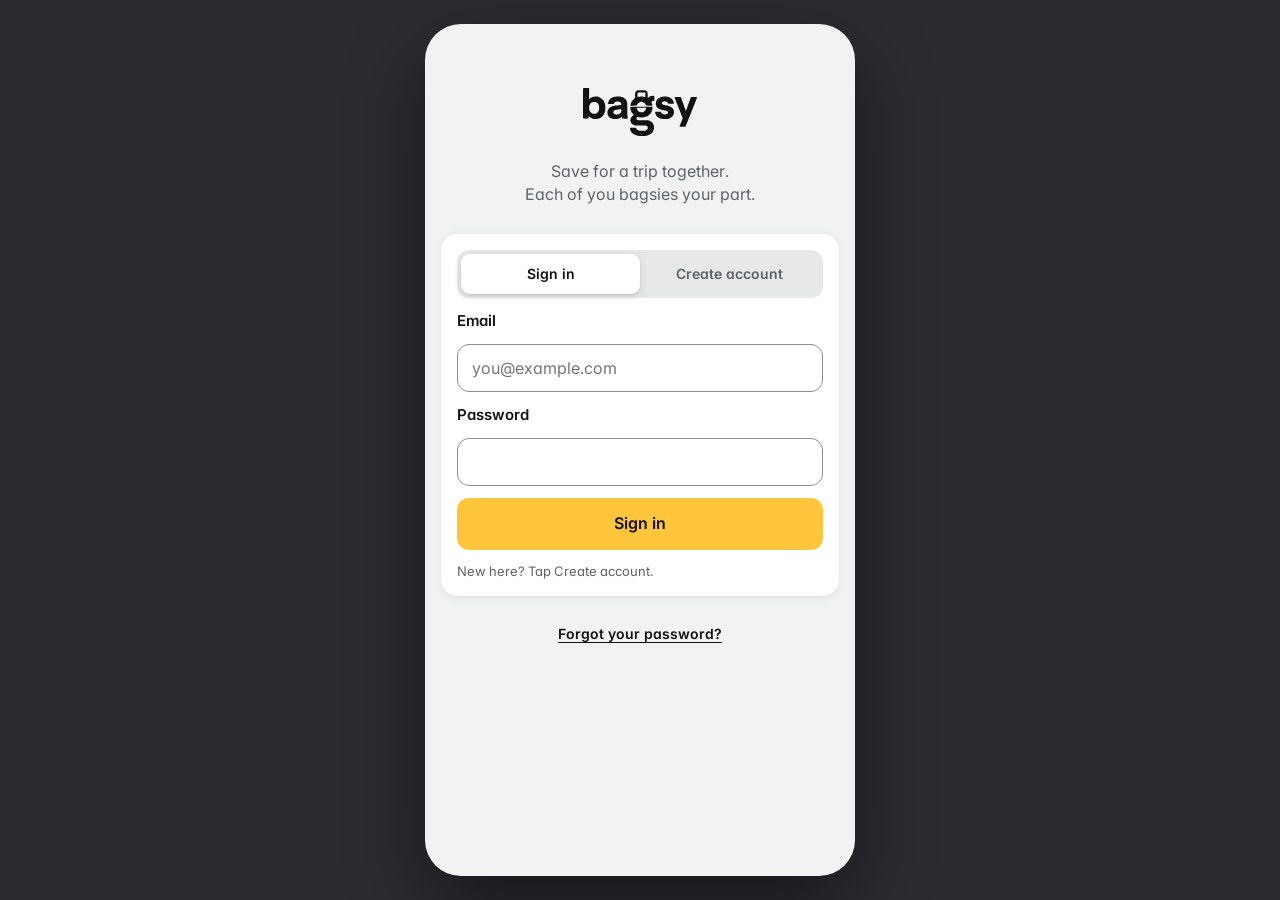
==== index.html @ 631ba9cc "Splash strip: no fade, yellow from first paint, matched to the video's top edge Co-Authored-By: Clau" ====
<!DOCTYPE html>
<html lang="en-GB">
<head>
<meta charset="utf-8">
<meta name="viewport" content="width=device-width, initial-scale=1, maximum-scale=1, viewport-fit=cover">
<title>Bagsy</title>
<meta name="theme-color" content="#ECB54E">
<meta name="description" content="Save for a trip together. Each of you bagsies your part.">
<link rel="manifest" href="manifest.webmanifest">
<link rel="icon" type="image/png" sizes="192x192" href="icons/icon-192.png">
<link rel="apple-touch-icon" href="icons/apple-touch-icon.png">
<meta name="apple-mobile-web-app-capable" content="yes">
<meta name="mobile-web-app-capable" content="yes">
<meta name="apple-mobile-web-app-title" content="Bagsy">
<meta name="apple-mobile-web-app-status-bar-style" content="default">
<link rel="preconnect" href="https://fonts.googleapis.com">
<link href="https://fonts.googleapis.com/css2?family=Inter:wght@400;500;600;700&display=swap" rel="stylesheet">
<style>

/* VOICE: calm, plain-English money app for two people saving for one trip.
   IDEA: the trip is a suitcase packed in parts; each person bagsies their part.
   PICTURE: the Lisbon evening masthead on the trip, 3D-style part objects in rows.
   COLOUR and TYPE: Bagsy design system tokens, light mode only; Inter with tabular figures.
   LAYOUT: one 390px phone column, floating glass tab bar, bottom sheets for settings. */
:root{color-scheme:light;
--surface-page:#F1F3F2;--surface-card:#FFFFFF;--ink:#111214;--ink-muted:#5E636A;--line-subtle:#ECEEED;--line:#DADEDC;--line-control:#8C928F;
--yellow:#FFC53D;--yellow-soft:#FFF6DB;--brass:#C29330;--brass-deep:#8C6A24;--brass-light:#E2C27A;--brass-darkest:#5C4515;--track:#EFEAE0;
--ok:#137A3F;--behind:#A4520C;--notice-icon:#8A5A00;--notice-ink:#3D3112;--masthead:#22408C;--on-mast-muted:#D5DEFA;--ok-mast:#8BE6B0;
--shadow-card:0 2px 12px rgba(17,18,20,.06),0 1px 2px rgba(17,18,20,.04);--shadow-sheet:0 -4px 20px rgba(17,18,20,.08)}
*{box-sizing:border-box;min-width:0}
html,body{margin:0;height:100%}
body{background:#2A2C30;color:var(--ink);font:15px/1.45 Inter,system-ui,-apple-system,sans-serif;font-feature-settings:'tnum' 1,'cv11' 1;-webkit-font-smoothing:antialiased}
.phone{position:relative;max-width:430px;height:100%;margin:0 auto;background:var(--surface-page);overflow:hidden}
@media(min-width:520px){body{padding:24px 0}.phone{height:min(900px,calc(100vh - 48px));border-radius:36px;box-shadow:0 30px 80px rgba(0,0,0,.45)}}
.scroll{position:absolute;inset:0;overflow-y:auto;-webkit-overflow-scrolling:touch}
.pad{padding:8px 12px 140px;display:flex;flex-direction:column;gap:12px}
h1{margin:0;font-size:28px;line-height:32px;font-weight:700;letter-spacing:-.03em}
h2{margin:16px 8px -4px;font-size:17px;line-height:22px;font-weight:600;letter-spacing:-.01em}
.grp{margin:12px 8px -4px;font-size:13px;font-weight:600;color:var(--ink-muted)}
.muted{color:var(--ink-muted)}.cap{font-size:13px;line-height:18px}.sm{font-size:14px;line-height:20px}
.b{font-weight:600}.ok{color:var(--ok)}.behind{color:var(--behind)}
.card{background:var(--surface-card);border-radius:16px;box-shadow:var(--shadow-card);padding:16px}
.row{display:flex;align-items:center;gap:12px}.col{display:flex;flex-direction:column;gap:2px;flex:1}
.top{display:flex;align-items:center;justify-content:space-between;height:52px;padding:0 4px 0 8px}
button,input,select{font:inherit;color:inherit}
button{cursor:pointer}
:focus-visible{outline:2px solid var(--ink);outline-offset:2px}
.btn{height:52px;border-radius:12px;border:0;background:var(--yellow);font-size:16px;font-weight:600;width:100%;padding:0 16px}
.btn.sec{background:#fff;border:1.5px solid var(--line-control)}
.btn.s{height:44px;font-size:15px}
.btn:disabled{opacity:.45;cursor:default}
.link{background:none;border:0;padding:12px 0;font-weight:600;font-size:14px;text-decoration:underline;text-underline-offset:3px}
.round{width:44px;height:44px;border-radius:22px;border:0;background:#fff;box-shadow:var(--shadow-card);display:grid;place-items:center;flex:none}
.round.veil{background:rgba(255,255,255,.16);box-shadow:none;color:#fff;width:40px;height:40px}
.ico{width:48px;height:48px;flex:none;border-radius:14px;background:var(--track);display:grid;place-items:center}
.ico svg{width:28px;height:28px}.ico.img{background:none;border-radius:0}.ico img{width:50px;height:50px;object-fit:contain;filter:drop-shadow(0 2px 3px rgba(60,40,0,.18))}
.av{width:32px;height:32px;border-radius:50%;object-fit:cover;display:grid;place-items:center;font-weight:700;font-size:13px;flex:none}
.av.P{background:var(--yellow)}.av.I{background:#EADBC0;color:var(--brass-darkest)}
.bar{height:6px;background:var(--track);border-radius:3px;overflow:hidden}.bar>i{display:block;height:100%;background:var(--brass);border-radius:3px}
.split{display:flex;gap:3px;height:6px}.split>span{border-radius:3px;overflow:hidden;background:rgba(255,255,255,.22)}.split>span>i{display:block;height:100%;background:#fff}
.splitc{display:flex;gap:3px;height:6px}.splitc>span{border-radius:3px}
.notice{background:var(--yellow-soft);border-radius:12px;padding:12px;display:flex;gap:12px;color:var(--notice-ink);font-size:14px;line-height:20px}
.notice svg{flex:none;color:var(--notice-icon)}
.divider{height:1px;background:var(--line-subtle);margin:0 -16px}
.pill{display:inline-flex;align-items:center;gap:6px;height:32px;padding:0 12px 0 6px;border-radius:16px;background:#fff;box-shadow:0 1px 2px rgba(17,18,20,.06);font-weight:600;font-size:14px}
.flag{width:20px;height:20px;border-radius:50%;flex:none;display:grid;place-items:center;background:var(--track);font-size:11px;font-weight:700;color:var(--brass-darkest);overflow:hidden}
.dash{border:1.5px dashed var(--line-control);border-radius:16px;background:none;min-height:56px;display:flex;align-items:center;justify-content:center;gap:8px;font-weight:600;width:100%}
/* tab bar */
.tabs{position:absolute;left:20px;right:20px;bottom:26px;height:64px;padding:6px;border-radius:32px;background:rgba(255,255,255,.72);-webkit-backdrop-filter:blur(18px) saturate(1.8);backdrop-filter:blur(18px) saturate(1.8);border:1px solid rgba(255,255,255,.85);box-shadow:0 8px 28px rgba(17,18,20,.14),inset 0 1px 0 rgba(255,255,255,.9);display:grid;grid-template-columns:repeat(3,minmax(0,1fr));gap:4px;z-index:5}
.tab{border:0;background:transparent;border-radius:26px;display:flex;flex-direction:column;align-items:center;justify-content:center;gap:1px;color:var(--ink-muted);font-size:11px;font-weight:500;position:relative}
.tab[aria-current=page]{background:var(--yellow);color:var(--ink);font-weight:600}
.badge{position:absolute;top:2px;left:calc(50% + 6px);min-width:18px;height:18px;padding:0 5px;border-radius:9px;background:var(--ink);color:#fff;font-size:11px;line-height:18px;font-weight:700;box-shadow:0 0 0 2px #fff}
/* masthead */
.mast{position:relative;height:470px;border-radius:0 0 24px 24px;overflow:hidden;color:#fff;background:var(--masthead)}
.mast svg.scene{position:absolute;left:0;bottom:0;width:100%;height:auto}
.mast .in{position:relative;display:flex;flex-direction:column;align-items:center;padding:8px 16px 0;text-align:center}
.mast .amt{font-size:50px;line-height:1;font-weight:700;letter-spacing:-.04em;margin-top:10px}
/* sheets */
.scrim{position:absolute;inset:0;background:rgba(17,18,20,.5);z-index:10;display:flex;align-items:flex-end;animation:fade .2s}
.sheet{background:#fff;width:100%;max-height:92%;overflow-y:auto;border-radius:24px 24px 0 0;box-shadow:var(--shadow-sheet);padding:8px 16px 28px;display:flex;flex-direction:column;gap:18px;animation:up .25s ease-out}
.grab{align-self:center;width:36px;height:5px;border-radius:3px;background:var(--line)}
@keyframes up{from{transform:translateY(40px);opacity:.4}}@keyframes fade{from{opacity:0}}
@media(prefers-reduced-motion:reduce){.sheet,.scrim{animation:none}}
.radio{display:flex;gap:12px;align-items:flex-start;padding:14px;border-radius:12px;background:var(--surface-page);border:0;text-align:left;width:100%}
.radio[aria-checked=true]{background:#fff;outline:2px solid var(--ink);outline-offset:-2px}
.radio .dot{width:22px;height:22px;border-radius:11px;border:2px solid var(--line-control);background:#fff;flex:none;margin-top:1px}
.radio[aria-checked=true] .dot{border:7px solid var(--ink)}
.tag{font-size:12px;font-weight:600;padding:2px 8px;border-radius:999px;background:var(--yellow);margin-left:6px}
.seg{position:relative;display:grid;grid-auto-flow:column;grid-auto-columns:minmax(0,1fr);padding:4px;border-radius:12px;background:#E6E9E8;isolation:isolate}
.seg::before{content:"";position:absolute;z-index:-1;top:4px;bottom:4px;left:4px;width:calc((100% - 8px) / var(--n,2));transform:translateX(calc(100% * var(--i,0)));border-radius:9px;background:#fff;box-shadow:0 1px 2px rgba(17,18,20,.08),0 3px 8px rgba(17,18,20,.12);transition:transform .28s cubic-bezier(.3,.7,.2,1)}
.seg:not([style*="--i"])::before{opacity:0}
.seg button{position:relative;height:40px;border:0;border-radius:9px;background:transparent;font-weight:600;font-size:14px;color:var(--ink-muted);white-space:nowrap;overflow:hidden;text-overflow:ellipsis;padding:0 6px;transition:color .2s}
.seg button+button::after{content:"";position:absolute;left:0;top:11px;bottom:11px;width:1px;background:#C9CECC;transition:opacity .2s}
.seg button[aria-pressed=true]{color:var(--ink)}
.seg button[aria-pressed=true]::after,.seg button[aria-pressed=true]+button::after{opacity:0}
.stepper{display:flex;align-items:center;gap:12px;padding:12px;border-radius:12px;background:var(--surface-page)}
.stepper button{width:44px;height:44px;border-radius:22px;border:1.5px solid var(--line-control);background:#fff;flex:none;font-size:22px;line-height:1}
.field{height:48px;width:100%;border-radius:12px;border:1.5px solid var(--line-control);background:#fff;padding:0 14px;font-size:16px}
.money{display:flex;align-items:center;gap:4px;height:44px;padding:0 12px;border-radius:12px;background:var(--surface-page)}
.money input{border:0;background:transparent;width:100%;font-size:17px;font-weight:600;outline:none}
.switch{appearance:none;-webkit-appearance:none;margin:0;width:51px;height:31px;border-radius:16px;background:var(--line-control);position:relative;flex:none;cursor:pointer}
.switch::after{content:"";position:absolute;top:2px;left:2px;width:27px;height:27px;border-radius:14px;background:#fff;box-shadow:0 1px 3px rgba(17,18,20,.25);transition:left .15s}
.switch:checked{background:var(--ink)}.switch:checked::after{left:22px}
.tiles{display:grid;grid-template-columns:repeat(2,minmax(0,1fr));gap:12px}
.tile{position:relative;background:#fff;border-radius:16px;box-shadow:var(--shadow-card);padding:12px 14px 14px;display:flex;flex-direction:column;gap:10px;min-height:190px}
.tile.on{outline:2px solid var(--yellow);outline-offset:-2px}
.tile .chk{position:absolute;top:12px;right:12px;width:24px;height:24px;border-radius:12px;background:var(--yellow);display:grid;place-items:center}
.tile .ico{width:64px;height:64px;border-radius:18px}.tile .ico svg{width:36px;height:36px}.tile .ico img{width:64px;height:64px}
.chips{display:flex;flex-wrap:wrap;gap:8px}
.sheet>*{flex-shrink:0}
.sw{width:36px;height:36px;border-radius:18px;border:2px solid #fff;box-shadow:0 0 0 1.5px var(--line-control);padding:0}.sw[aria-pressed=true]{box-shadow:0 0 0 2.5px var(--ink)}
.avsvg{display:block}.avbusy{position:absolute;inset:0;border-radius:50%;background:rgba(255,255,255,.55);display:grid;place-items:center}.spin{width:30px;height:30px;border-radius:50%;border:3px solid rgba(17,18,20,.15);border-top-color:var(--ink);animation:spin .8s linear infinite}@keyframes spin{to{transform:rotate(360deg)}}
.avbtn{position:relative;border:0;background:none;padding:0;border-radius:50%;flex:none}.avbtn .pen{position:absolute;right:-2px;bottom:-2px;width:20px;height:20px;border-radius:10px;background:#fff;box-shadow:var(--shadow-card);display:grid;place-items:center}
.chip{height:36px;padding:0 14px;border-radius:18px;border:1.5px solid var(--line-control);background:#fff;font-weight:600;font-size:14px}
.chip[aria-pressed=true]{background:var(--yellow);border-color:var(--yellow)}
.bottom{position:absolute;left:0;right:0;bottom:0;background:#fff;border-radius:24px 24px 0 0;box-shadow:var(--shadow-sheet);padding:18px 16px 24px;display:flex;flex-direction:column;gap:10px;z-index:4}
.toast{position:absolute;left:16px;right:16px;bottom:104px;background:var(--ink);color:#fff;border-radius:14px;padding:12px 14px;display:flex;align-items:center;gap:12px;z-index:20;font-size:14px;animation:up .2s}
.toast button{background:none;border:0;color:var(--yellow);font-weight:600;padding:8px 4px}
.splash{position:absolute;inset:0;top:env(safe-area-inset-top);background:#E9BE4E;z-index:30;display:grid;place-items:center}
.splash video{width:100%;height:100%;object-fit:cover}
.splash .skip{position:absolute;right:16px;top:16px;height:36px;padding:0 14px;border-radius:18px;border:0;background:rgba(255,255,255,.6);font-weight:600;font-size:14px}
.demo{font-size:12px;color:var(--ink-muted);text-align:center;margin-top:4px}
/* PWA additions */
html,body{height:100%;overscroll-behavior:none}
.phone{height:100dvh}
@media(min-width:520px){.phone{height:min(900px,calc(100dvh - 48px))}}
.pad{padding-top:calc(8px + env(safe-area-inset-top))}
.mast .in{padding-top:calc(8px + env(safe-area-inset-top))}
.mast{height:calc(470px + env(safe-area-inset-top))}
.tabs{bottom:max(12px,calc(env(safe-area-inset-bottom) - 14px))}
.bottom{padding-bottom:calc(24px + env(safe-area-inset-bottom))}
.sheet{padding-bottom:calc(28px + env(safe-area-inset-bottom))}
.toast{bottom:calc(104px + env(safe-area-inset-bottom))}
.center{min-height:70vh;display:flex;flex-direction:column;align-items:center;justify-content:center;gap:12px}
.auth{padding:calc(24px + env(safe-area-inset-top)) 16px 40px;display:flex;flex-direction:column;gap:16px;min-height:100%}
.authtop{text-align:center;padding:36px 0 12px}
.pv{background:#E8EEFF;color:#22408C;border-radius:12px;padding:8px 12px;font-size:13px;font-weight:600;text-align:center}
.pv.off{background:var(--yellow-soft);color:var(--notice-ink)}
.sr{position:absolute;width:1px;height:1px;overflow:hidden;clip:rect(0 0 0 0)}
.codebox{display:flex;align-items:center;justify-content:space-between;padding:12px 14px;border-radius:12px;background:var(--surface-page)}
.code-big{font-size:22px;font-weight:700;letter-spacing:.18em}
.field.code{font-size:22px;letter-spacing:.3em;text-align:center;font-weight:700}
.scenebox{position:relative;height:110px;border-radius:14px;overflow:hidden;background:var(--masthead)}
.scenebox svg.scene{position:absolute;left:0;bottom:0;width:100%;height:auto}
details summary{cursor:pointer;list-style:none;display:flex;align-items:center;justify-content:space-between;min-height:44px}
details summary::after{content:"+";font-size:20px;color:var(--ink-muted)}details[open] summary::after{content:"–"}
details summary::-webkit-details-marker{display:none}
.link.behind{color:var(--behind)}
.setup{color:var(--brass-deep);font-weight:600;text-decoration:underline;text-underline-offset:2px}
/* on phones the page itself is the app: no dark frame behind the status bar */
html,body{background:var(--surface-page)}   /* light grey from the start: Safari and the home-screen app colour the status bar from this */
html.app,html.app body{background:var(--surface-page)}
@media(min-width:520px){html,body,html.app,html.app body{background:#2A2C30}}
/* deposit marker on a part's progress bar */
.depmark{position:absolute;top:-2px;bottom:-2px;width:2px;margin-left:-1px;background:var(--brass-darkest);border-radius:1px}
.bar:has(.depmark){overflow:visible}
/* lock the page: only the app's own scrolling areas move, never the whole page (no rubber-banding, no sideways drift, no pinch) */
html,body{position:fixed;inset:0;width:100%;overflow:hidden;overscroll-behavior:none;touch-action:pan-y}
.scroll,.sheet{overflow-x:hidden;overscroll-behavior:none}
.phone{touch-action:pan-y}
/* bag avatars */
.av.bag{background:none;border-radius:0;overflow:visible;display:block}
.bagav{display:block;width:100%;height:100%;object-fit:contain;filter:drop-shadow(0 2px 3px rgba(60,40,0,.18))}
.bagav.big{width:128px;height:128px;filter:drop-shadow(0 6px 10px rgba(60,40,0,.18))}
.mast .bagav,.card .bagav{filter:drop-shadow(0 2px 3px rgba(20,20,40,.25))}
.av.I{background:transparent;border:1.5px dashed var(--line-control);color:var(--ink-muted)}
.mast .av.I,[style*="masthead"] .av.I{border-color:rgba(255,255,255,.6);color:#fff}
.bagpick{display:grid;grid-template-columns:repeat(4,minmax(0,1fr));gap:8px}
.bagpick button{height:76px;border-radius:14px;border:0;background:var(--surface-page);display:grid;place-items:center;padding:6px}
.bagpick button img{width:56px;height:56px}
.bagpick button[aria-pressed=true]{background:#fff;outline:2px solid var(--ink);outline-offset:-2px}
.avbtn .pen{right:-4px;bottom:2px}
/* light 3D scenes: picture along the bottom, its sky colour above, dark text */
img.scene{position:absolute;left:0;bottom:0;width:100%;height:auto;display:block;pointer-events:none}
.scenehead{position:relative;height:148px;overflow:hidden}
.mast{color:var(--ink);--on-mast-muted:#4A5058;--ok-mast:#137A3F}
.mast .round.veil{background:rgba(255,255,255,.75);color:var(--ink);box-shadow:0 1px 3px rgba(17,18,20,.08)}
.mast .split>span{background:rgba(17,18,20,.1)}.mast .split>span>i{background:var(--brass)}
.mast .av.I,.scenehead .av.I{border-color:var(--line-control);color:var(--ink-muted)}
.mast .bagav,.scenehead .bagav{filter:drop-shadow(0 2px 3px rgba(60,40,0,.18))}
.scenebox{background:#e8f9f7}
/* iOS date inputs ignore width:100% and overflow the card */
input[type=date].field{display:block;min-width:0;max-width:100%;box-sizing:border-box;-webkit-appearance:none;appearance:none;text-align:left;line-height:45px}
input[type=date].field::-webkit-date-and-time-value{text-align:left;margin:0}
#topbar{position:fixed;top:0;left:0;right:0;height:max(env(safe-area-inset-top),12px);z-index:200;pointer-events:none;background:#ECB54E} /* starts as the splash yellow; topTint() takes over once the app runs */
@media(min-width:520px){#topbar{display:none}}
.amtin{display:inline-flex;align-items:baseline;justify-content:center;gap:1px;font-size:32px;line-height:36px;font-weight:700;letter-spacing:-.03em;padding:2px 10px;border-radius:10px;border-bottom:2px dashed var(--line-control);cursor:text}
.amtin input{font:inherit;letter-spacing:inherit;color:inherit;border:0;background:transparent;padding:0;min-width:1.6ch;max-width:7ch;text-align:left;outline:none}
.amtin:focus-within{background:#fff;border-bottom-color:var(--ink)}
/* surprises */
.mystery{background:linear-gradient(160deg,#FFF7E0,#FDEBC0 60%,#F9DFA6)}
.mystery .gift{font-size:56px;line-height:1;animation:giftbob 2.4s ease-in-out infinite}
@keyframes giftbob{0%,100%{transform:translateY(0) rotate(-4deg)}50%{transform:translateY(-6px) rotate(4deg)}}
#reveal{position:fixed;inset:0;z-index:300;display:flex;flex-direction:column;background:#111214;opacity:0;transition:opacity .3s}
#reveal.on{opacity:1}
#reveal .rv-scene{position:absolute;inset:0;display:flex;align-items:flex-end;overflow:hidden}
#reveal .rv-scene .scene{width:100%;height:48vh;object-fit:cover;object-position:bottom;filter:blur(24px) saturate(.6);transform:scale(1.15);transition:filter 1.6s ease .5s,transform 2s cubic-bezier(.2,.7,.2,1) .5s}
#reveal.on .rv-scene .scene{filter:none;transform:scale(1)}
#reveal .rv-in{position:relative;flex:1;display:flex;flex-direction:column;align-items:center;justify-content:center;gap:10px;padding:calc(40px + env(safe-area-inset-top)) 28px calc(28px + env(safe-area-inset-bottom));text-align:center;color:var(--ink)}
#reveal .rv-in>*{opacity:0;transform:translateY(14px);transition:opacity .6s,transform .6s cubic-bezier(.2,.7,.2,1)}
#reveal.on .rv-from{opacity:1;transform:none;transition-delay:.3s}
#reveal.on .rv-place{opacity:1;transform:none;transition-delay:1.5s}
#reveal.on .rv-dates,#reveal.on .rv-hint{opacity:1;transform:none;transition-delay:2s}
#reveal.on .rv-bag{opacity:1;transform:none;transition-delay:2.3s}
#reveal.on .btn{opacity:1;transform:none;transition-delay:2.6s}
#reveal .rv-from{font-size:17px;font-weight:500;color:var(--ink-muted)}
#reveal .rv-place{font-size:44px;line-height:48px;font-weight:800;letter-spacing:-.04em}
#reveal .rv-dates{font-size:17px;font-weight:600}
#reveal .rv-hint{font-size:15px;background:rgba(255,255,255,.75);border-radius:12px;padding:8px 12px}
#reveal .rv-bag{margin-top:8px}
#reveal.on .rv-bag img,#reveal.on .rv-bag canvas{animation:baghop .7s cubic-bezier(.3,1.6,.5,1) 2.5s 2}
@keyframes baghop{0%,100%{transform:translateY(0)}40%{transform:translateY(-22px) rotate(-6deg)}}
#reveal .btn{width:100%;max-width:340px;margin-top:auto}
#reveal::before{content:"";position:absolute;inset:0;background:linear-gradient(rgba(255,255,255,.0),rgba(255,255,255,.55) 30%,rgba(255,255,255,.55) 55%,rgba(255,255,255,0) 75%);z-index:1;pointer-events:none}
#reveal .rv-in{z-index:2}

/* person card: owner header clearly above its parts */
.ownhd{display:flex;align-items:center;gap:12px;padding-bottom:14px;margin-bottom:4px;border-bottom:1px solid var(--line-subtle)}
.ownnm{font-size:20px;font-weight:700;letter-spacing:-.01em;line-height:1.2}
.ownpct{font-size:20px;font-weight:700;letter-spacing:-.01em;flex:none}
.prow .ico{width:48px;height:44px}.prow .ico img{width:44px;height:44px}
.pnm{font-size:15px;font-weight:500}.pam{font-size:15px;font-weight:600}
/* ---------- holiday finder ---------- */
.vibes{display:grid;grid-template-columns:repeat(3,minmax(0,1fr));gap:8px}
.vibe{position:relative;border:0;padding:6px 6px 10px;border-radius:16px;background:#fff;display:flex;flex-direction:column;gap:8px;text-align:left;font-weight:600;font-size:14px;box-shadow:var(--shadow-card)}
.vibe img,.vibe .vimg{width:100%;height:64px;object-fit:cover;object-position:65% 100%;border-radius:12px;display:block}
.vibe>span:last-of-type{padding:0 4px}
.vibe.any{background:none;box-shadow:none;border:1.5px dashed var(--line-control)}
.vibe .vimg{display:grid;place-items:center;color:var(--ink-muted)}
.vibe[aria-pressed=true]{box-shadow:0 0 0 3px var(--yellow)}
.vtick{position:absolute;top:-6px;right:-6px;width:24px;height:24px;border-radius:12px;background:var(--yellow);display:grid;place-items:center}
.fbig{font-size:44px;line-height:52px;font-weight:700;letter-spacing:-.03em;border:0;background:none;padding:0;width:100%;min-width:0;font-family:inherit;color:var(--ink);font-feature-settings:'tnum' 1}
.fbig:focus{outline:none}
.fsentence{margin:0;font-size:20px;line-height:36px;font-weight:600;letter-spacing:-.01em}
.fpill{border:0;background:var(--surface-page);border-radius:10px;padding:2px 8px;font:inherit;color:inherit;min-height:32px}
.fpill[aria-expanded=true]{background:var(--yellow)}
.fscene{position:relative;border-radius:24px;overflow:hidden}
.fscene>img,.fscene>.scene{position:absolute;inset:0;width:100%;height:100%;object-fit:cover;object-position:50% 100%}
.fsteps{list-style:none;margin:0;display:flex;flex-direction:column;gap:14px}
.fsteps li{display:flex;align-items:center;gap:12px;font-size:15px;color:var(--ink-muted)}
.fsteps li>span:nth-child(2){flex:1}
.fsteps li.done,.fsteps li.now{color:var(--ink)}
.fsteps li.now{font-weight:600}
.fdot{width:28px;height:28px;border-radius:14px;border:1.5px solid var(--line-control);box-sizing:border-box;flex:none;display:grid;place-items:center}
.fdot.ok{background:var(--yellow);border:0}
.fspin{width:22px;height:22px;margin:3px;border-radius:50%;border:3px solid var(--track);border-top-color:var(--brass);box-sizing:border-box;flex:none;animation:spin .8s linear infinite}
.irow-scroll{display:flex;gap:12px;overflow-x:auto;scroll-snap-type:x mandatory;padding:0 16px 8px;scrollbar-width:none;scroll-padding:0 16px;align-items:stretch}
.irow-scroll::-webkit-scrollbar{display:none}
.icard{flex:none;width:calc(100% - 64px);max-width:360px;scroll-snap-align:start;background:#fff;border-radius:24px;overflow:hidden;box-shadow:0 8px 28px rgba(17,18,20,.10),0 1px 2px rgba(17,18,20,.04);display:flex;flex-direction:column}
.ibody{padding:14px 16px 6px;display:flex;flex-direction:column;gap:12px;flex:1}
.ibar{display:flex;gap:3px;height:6px}
.ibar span{border-radius:3px}
.irow{gap:10px;font-size:15px}
.idot{width:10px;height:10px;border-radius:5px;flex:none}
.idots{display:flex;gap:6px;justify-content:center}
.idots span{width:6px;height:6px;border-radius:3px;background:var(--line);transition:width .2s}
.idots span.on{width:18px;background:var(--ink)}
@media (prefers-reduced-motion: reduce){.fspin{animation:none}}
/* bottom navigation: one yellow pill that glides between tabs */
.tabs .tpill{position:absolute;top:6px;bottom:6px;left:6px;width:calc((100% - 20px) / 3);border-radius:26px;background:var(--yellow);transform:translateX(calc(var(--i,0) * (100% + 4px)));transition:transform .6s cubic-bezier(.22,1,.36,1);z-index:0;will-change:transform,scale}
.tabs .tpill.grow{animation:pillGrow .6s cubic-bezier(.37,0,.2,1)}
@keyframes pillGrow{0%{scale:1}40%{scale:1.07 1.1}100%{scale:1}}
.tabs .tab{z-index:1;transition:color .25s ease}
.tabs .tab[aria-current=page]{background:transparent}
.tabs .tab svg{transition:transform .3s cubic-bezier(.34,1.56,.64,1)}
.tabs .tab.pop svg{animation:tabPop .5s cubic-bezier(.34,1.56,.64,1)}
.tabs .tab:active svg{transform:scale(.88)}
@keyframes tabPop{0%{transform:scale(.85)}60%{transform:scale(1.08)}100%{transform:scale(1)}}
@media (prefers-reduced-motion: reduce){.tabs .tpill,.tabs .tab,.tabs .tab svg{transition:none}.tabs .tpill.grow{animation:none}.tabs .tab.pop svg{animation:none}}
/* "Check your email": the bag gives a small hop when the screen opens */
.sent .sentbag{animation:sentHop .9s cubic-bezier(.34,1.56,.64,1) .1s both}
@keyframes sentHop{0%{transform:translateY(12px) scale(.9);opacity:0}60%{transform:translateY(-6px) scale(1.03);opacity:1}100%{transform:none}}
@media (prefers-reduced-motion: reduce){.sent .sentbag{animation:none}}
/* trip view: compact bar once the scene has scrolled away */
.minibar{position:fixed;left:0;right:0;top:max(env(safe-area-inset-top),12px);z-index:6;display:flex;align-items:center;justify-content:space-between;gap:12px;padding:8px 16px;background:rgba(241,243,242,.86);-webkit-backdrop-filter:blur(16px) saturate(1.6);backdrop-filter:blur(16px) saturate(1.6);border-bottom:1px solid var(--line-subtle);transform:translateY(-110%);opacity:0;transition:transform .45s cubic-bezier(.22,1,.36,1),opacity .3s ease}
.minibar.on{transform:none;opacity:1}
.minibar .round{width:40px;height:40px}
.minititle{display:flex;align-items:center;gap:8px;font-size:16px;min-width:0;white-space:nowrap;overflow:hidden;text-overflow:ellipsis}
@media (prefers-reduced-motion: reduce){.minibar{transition:opacity .2s}}
/* toasts: frosted dark glass, sitting just above whatever is at the bottom of the screen */
.toast{bottom:calc(20px + env(safe-area-inset-bottom));background:rgba(17,18,20,.74);-webkit-backdrop-filter:blur(20px) saturate(1.6);backdrop-filter:blur(20px) saturate(1.6);box-shadow:0 10px 30px rgba(17,18,20,.18);border:1px solid rgba(255,255,255,.08);animation:toastIn .45s cubic-bezier(.22,1,.36,1)}
#phone:has(#chrome .tabs) .toast{bottom:calc(78px + max(12px,calc(env(safe-area-inset-bottom) - 14px)))}
#phone:has(#chrome .bottom) .toast{bottom:calc(124px + env(safe-area-inset-bottom))}
@keyframes toastIn{from{opacity:0;transform:translateY(16px) scale(.98)}to{opacity:1;transform:none}}
@media (prefers-reduced-motion: reduce){.toast{animation:none}}
/* splash: video's own yellow behind it while it loads */
.splash{background:#ECB54E;overflow:hidden}
/* the status-bar strip above the splash uses splashCol in topTint, matched to the video as displayed */

/* feedback card on You */
.fbcard{width:100%;text-align:left;border:0;font:inherit;color:inherit;cursor:pointer;gap:12px;align-items:center}
.fbcard .col{flex:1}

/* sheets: title and close stay put while the sheet scrolls; the main button stays in reach */
.shead{position:sticky;top:-8px;z-index:3;background:#fff;margin:-8px -16px -6px;padding:8px 16px 8px;display:flex;flex-direction:column;gap:12px}
.sheet>.btn:last-child{position:sticky;bottom:calc(-28px - env(safe-area-inset-bottom));z-index:3;flex:none;box-shadow:0 0 0 12px #fff,0 calc(28px + env(safe-area-inset-bottom)) 0 12px #fff;margin-top:4px}

/* splash logo: drawn by the app (crisp, never garbled by the video), placed below the case as the lid shuts.
   Sizes follow the video as object-fit:cover scales it, so it lands in the same spot on any screen. */
.splash{container-type:size}
.splash .splogo{position:absolute;left:50%;top:calc(max(100cqh,177.78cqw)*.699 - (max(100cqh,177.78cqw) - 100cqh)/2);width:calc(max(100cqw,56.25cqh)*.47);transform:translate(-50%,-50%) translateY(10px);opacity:0;transition:opacity .45s ease-out,transform .7s cubic-bezier(.22,1,.36,1);pointer-events:none}
.splash .splogo.on{opacity:1;transform:translate(-50%,-50%)}
@media(prefers-reduced-motion:reduce){.splash .splogo{transition:opacity .3s}}

</style>
</head>
<body>
<div id="topbar" aria-hidden="true"></div>
<div class="phone" id="phone"><div class="scroll" id="view"></div><div id="chrome"></div><div id="layer"></div></div>
<script src="config.js"></script>
<script src="supabase.js"></script>
<script src="api.js"></script>
<script src="app.js"></script>
</body>
</html>
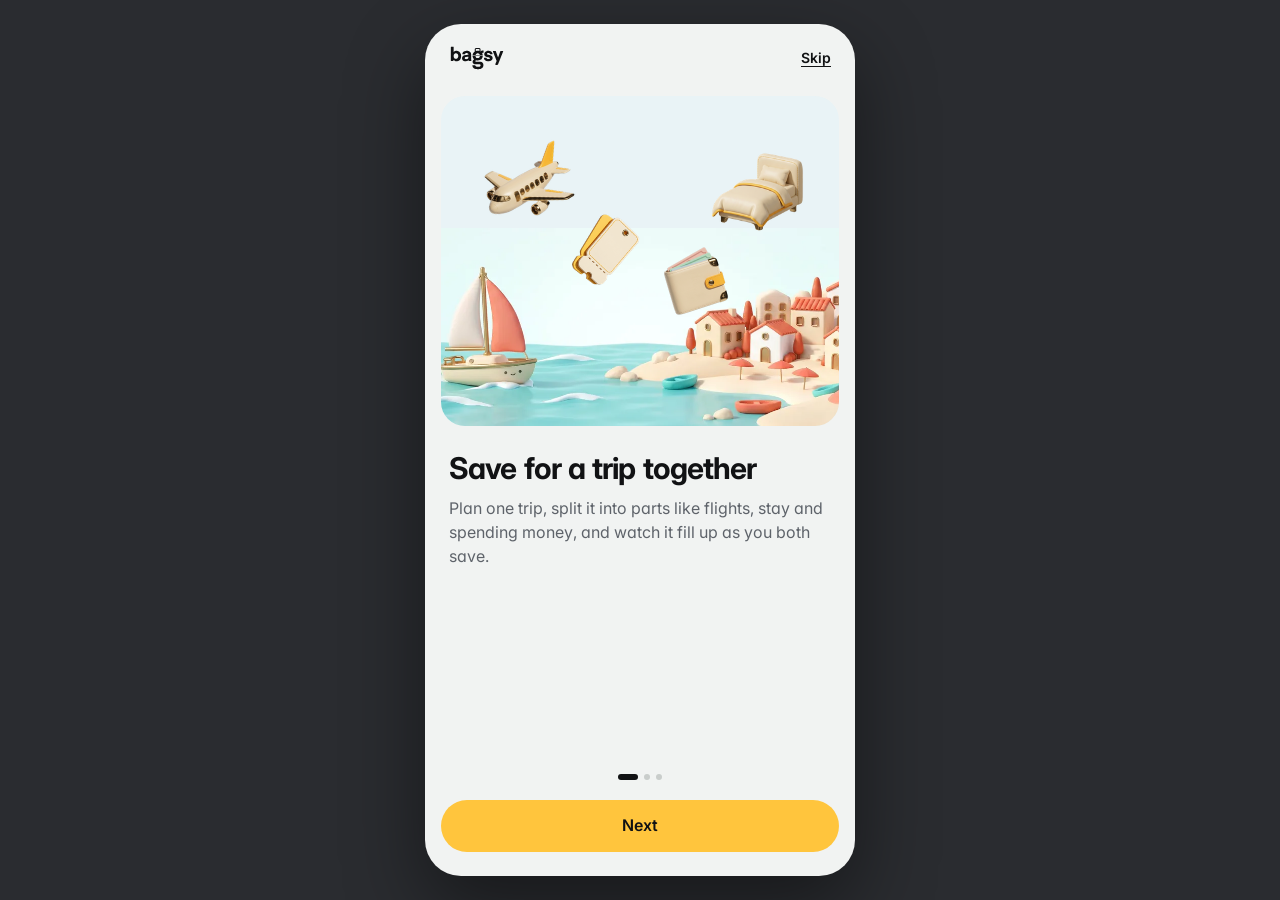
==== commit 0c84539f: "Onboarding: three intro cards before sign-up (and from You → How Bagsy works), a first-trip screen, " ====
--- a/index.html
+++ b/index.html
@@ -2,7 +2,7 @@
 <html lang="en-GB">
 <head>
 <meta charset="utf-8">
-<meta name="viewport" content="width=device-width, initial-scale=1, maximum-scale=1, viewport-fit=cover">
+<meta name="viewport" content="width=device-width, initial-scale=1, viewport-fit=cover">
 <title>Bagsy</title>
 <meta name="theme-color" content="#ECB54E">
 <meta name="description" content="Save for a trip together. Each of you bagsies your part.">
@@ -149,6 +149,8 @@
 .setup{color:var(--brass-deep);font-weight:600;text-decoration:underline;text-underline-offset:2px}
 /* on phones the page itself is the app: no dark frame behind the status bar */
 html,body{background:var(--surface-page)}   /* light grey from the start: Safari and the home-screen app colour the status bar from this */
+/* until the splash has played, everything is the splash yellow, so opening the app never flashes grey first */
+@media(max-width:519px){html:not(.ready),html:not(.ready) body,html:not(.ready) #phone{background:#ECB54E}}
 html.app,html.app body{background:var(--surface-page)}
 @media(min-width:520px){html,body,html.app,html.app body{background:#2A2C30}}
 /* deposit marker on a part's progress bar */
@@ -302,11 +304,31 @@
 .splash .splogo.on{opacity:1;transform:translate(-50%,-50%)}
 @media(prefers-reduced-motion:reduce){.splash .splogo{transition:opacity .3s}}
 
+/* floating tab bar: clearer lift over white cards (Paul, 24 Nov) — hairline edge plus a layered shadow */
+.tabs{background:rgba(255,255,255,.8);border:1px solid rgba(17,18,20,.07);box-shadow:0 1px 2px rgba(17,18,20,.08),0 6px 16px rgba(17,18,20,.10),0 18px 40px rgba(17,18,20,.16),inset 0 1px 0 rgba(255,255,255,.9)}
+
+/* buttons are pills everywhere (Paul, 24 Nov): actions are round, cards are 16px, fields stay 12px */
+.btn{border-radius:999px}
+/* intro cards */
+.intro{min-height:100%;box-sizing:border-box;display:flex;flex-direction:column;padding:12px 16px calc(24px + env(safe-area-inset-bottom))}
+.introart{margin-top:16px;height:min(330px,40vh);border-radius:24px;position:relative;overflow:hidden;flex:none;box-sizing:border-box}
+.introart .card{box-shadow:0 2px 12px rgba(17,18,20,.05)}
+.introdots{display:flex;justify-content:center;gap:6px;padding:20px 0}
+.introdots span{width:6px;height:6px;border-radius:3px;background:#C9CDCB;transition:width .3s cubic-bezier(.22,1,.36,1)}
+.introdots span.on{width:20px;background:var(--ink)}
+/* one-time tips */
+.tipov{position:absolute;inset:0;z-index:40;animation:fade .2s}
+.tipspot{position:absolute;border-radius:18px;box-shadow:0 0 0 9999px rgba(17,18,20,.5),0 0 0 3px var(--yellow);pointer-events:none}
+.tipbub{position:absolute;left:20px;right:20px;background:var(--ink);color:#fff;border-radius:20px;padding:18px;display:flex;flex-direction:column;gap:10px}
+.tipbub::before{content:"";position:absolute;top:-7px;left:calc(50% - 7px);width:14px;height:14px;background:var(--ink);transform:rotate(45deg)}
+.tipbub.up::before{top:auto;bottom:-7px}
+.tipn{font-size:12px;font-weight:700;letter-spacing:.04em;color:#B9BDBB}.tiph{font-size:17px;line-height:24px;font-weight:600}.tipp{font-size:15px;line-height:22px;color:#D6D9D7}
+
 </style>
 </head>
 <body>
 <div id="topbar" aria-hidden="true"></div>
-<div class="phone" id="phone"><div class="scroll" id="view"></div><div id="chrome"></div><div id="layer"></div></div>
+<div class="phone" id="phone"><main class="scroll" id="view"></main><div id="chrome"></div><div id="layer"></div></div>
 <script src="config.js"></script>
 <script src="supabase.js"></script>
 <script src="api.js"></script>
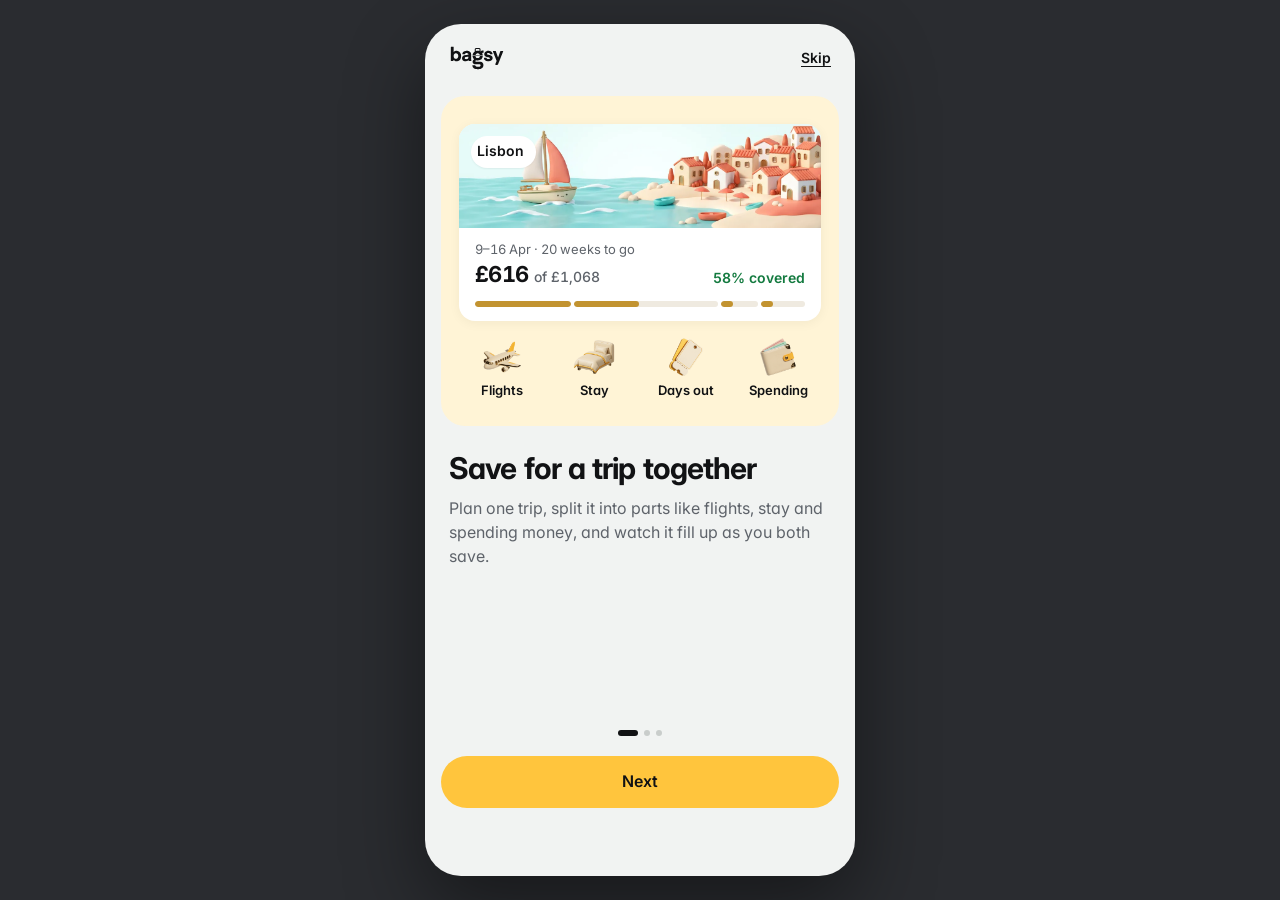
==== commit 813dfcb3: "Surprise reveal: tighter headline block at the top, bag twice the size and standing in the scene, bu" ====
--- a/index.html
+++ b/index.html
@@ -324,6 +324,19 @@
 .tipbub.up::before{top:auto;bottom:-7px}
 .tipn{font-size:12px;font-weight:700;letter-spacing:.04em;color:#B9BDBB}.tiph{font-size:17px;line-height:24px;font-weight:600}.tipp{font-size:15px;line-height:22px;color:#D6D9D7}
 
+.fbrow{width:100%;border:0;background:none;font:inherit;color:inherit;text-align:left;padding:12px 0;gap:12px;align-items:center;cursor:pointer}.fbrow .col{flex:1}
+
+/* surprise reveal hierarchy (24 Nov): headline block at the top, the bag big and grounded in the scene, button at the bottom */
+#reveal .rv-in{justify-content:flex-start;gap:0;padding-top:calc(64px + env(safe-area-inset-top))}
+#reveal .rv-from{font-size:16px;margin-bottom:6px}
+#reveal .rv-place{font-size:52px;line-height:56px;margin-bottom:10px}
+#reveal .rv-dates{font-size:18px;color:var(--ink);margin-bottom:16px}
+#reveal .rv-hint{font-size:15px;font-weight:500;background:#fff;border-radius:999px;padding:9px 16px;box-shadow:0 2px 12px rgba(17,18,20,.06)}
+#reveal .rv-bag{margin:auto 0 clamp(36px,8vh,72px);position:relative;display:block}
+#reveal .rv-bag::after{content:"";position:absolute;left:18%;right:18%;bottom:2px;height:18px;border-radius:50%;background:rgba(40,30,10,.22);filter:blur(8px);z-index:-1}
+#reveal .rv-bag .av{filter:drop-shadow(0 10px 14px rgba(60,40,0,.18))}
+#reveal .btn{flex:none;margin-top:0}
+
 </style>
 </head>
 <body>
